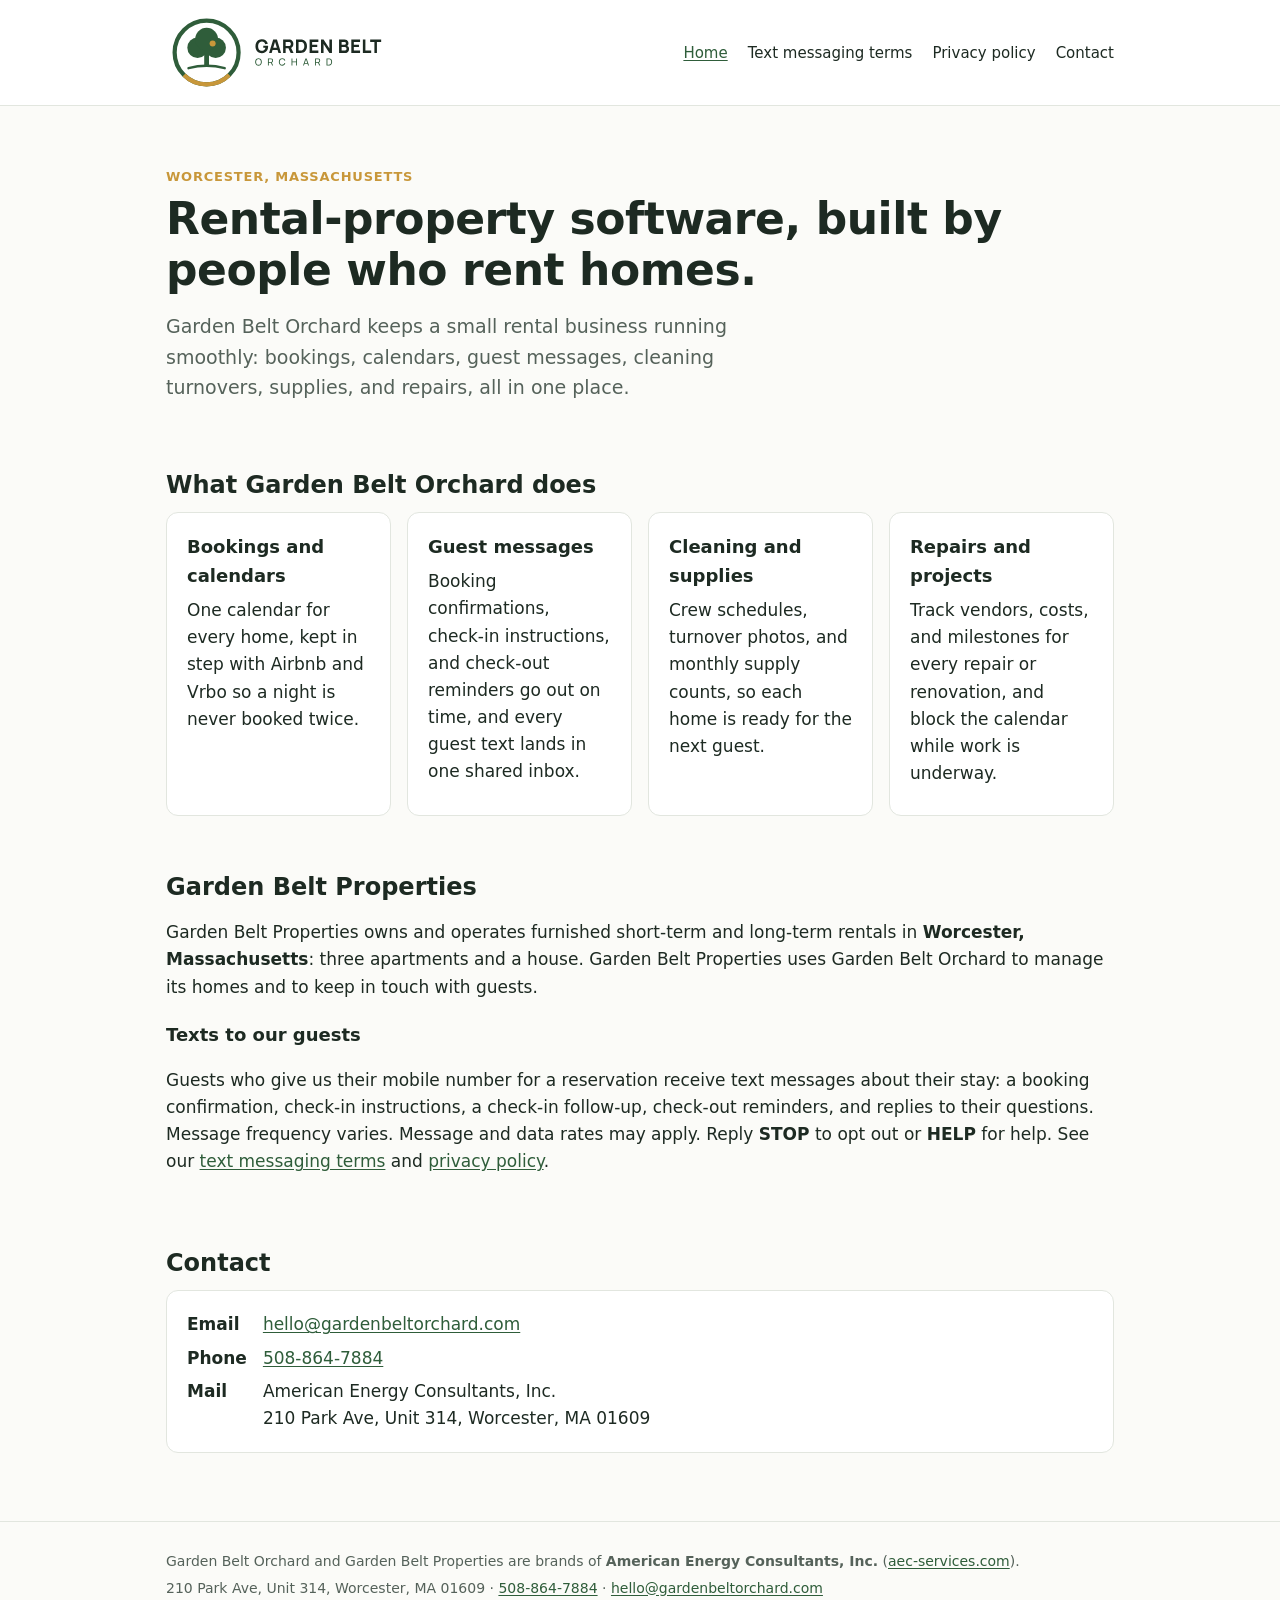
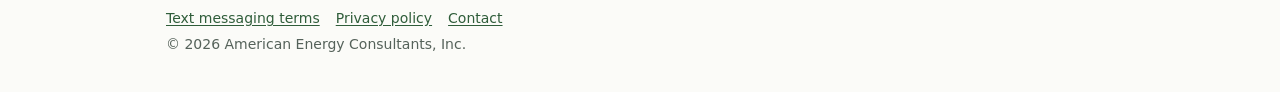
==== index.html @ fdb34a79 "Garden Belt Orchard website: home, text messaging terms, privacy policy Co-Authored-By: Claude Opus " ====
<!doctype html>
<html lang="en">
<head>
<meta charset="utf-8">
<meta name="viewport" content="width=device-width, initial-scale=1">
<title>Garden Belt Orchard</title>
<meta name="description" content="Garden Belt Orchard is rental-property software from American Energy Consultants, Inc., used by Garden Belt Properties to run its furnished rentals in Worcester, Massachusetts.">
<meta property="og:title" content="Garden Belt Orchard">
<meta property="og:description" content="Garden Belt Orchard is rental-property software from American Energy Consultants, Inc., used by Garden Belt Properties to run its furnished rentals in Worcester, Massachusetts.">
<meta property="og:image" content="https://www.gardenbeltorchard.com/assets/og-image.png">
<meta property="og:type" content="website">
<link rel="icon" href="/favicon.ico" sizes="any">
<link rel="icon" href="/assets/favicon.svg" type="image/svg+xml">
<link rel="apple-touch-icon" href="/assets/apple-touch-icon.png">
<link rel="stylesheet" href="/assets/site.css">
</head>
<body>
<a class="skip" href="#main">Skip to content</a>
<header class="site">
  <div class="wrap">
    <a class="brand" href="/" aria-label="Garden Belt Orchard home">
      <img class="logo-light" src="/assets/logo-horizontal.svg" alt="Garden Belt Orchard" width="401" height="148">
      <img class="logo-dark" src="/assets/logo-horizontal-reversed.svg" alt="Garden Belt Orchard" width="401" height="148">
    </a>
    <nav class="site" aria-label="Main"><a href="index.html" aria-current="page">Home</a><a href="sms-terms.html">Text messaging terms</a><a href="privacy.html">Privacy policy</a><a href="index.html#contact">Contact</a></nav>
  </div>
</header>
<main id="main" class="wrap">
<section class="hero">
  <span class="eyebrow">Worcester, Massachusetts</span>
  <h1>Rental-property software, built by people who rent homes.</h1>
  <p class="lead">Garden Belt Orchard keeps a small rental business running smoothly: bookings, calendars, guest messages, cleaning turnovers, supplies, and repairs, all in one place.</p>
</section>

<section aria-labelledby="what">
  <h2 id="what">What Garden Belt Orchard does</h2>
  <div class="grid">
    <div class="card"><h3>Bookings and calendars</h3><p>One calendar for every home, kept in step with Airbnb and Vrbo so a night is never booked twice.</p></div>
    <div class="card"><h3>Guest messages</h3><p>Booking confirmations, check-in instructions, and check-out reminders go out on time, and every guest text lands in one shared inbox.</p></div>
    <div class="card"><h3>Cleaning and supplies</h3><p>Crew schedules, turnover photos, and monthly supply counts, so each home is ready for the next guest.</p></div>
    <div class="card"><h3>Repairs and projects</h3><p>Track vendors, costs, and milestones for every repair or renovation, and block the calendar while work is underway.</p></div>
  </div>
</section>

<section aria-labelledby="properties">
  <h2 id="properties">Garden Belt Properties</h2>
  <p>Garden Belt Properties owns and operates furnished short-term and long-term rentals in <strong>Worcester, Massachusetts</strong>: three apartments and a house. Garden Belt Properties uses Garden Belt Orchard to manage its homes and to keep in touch with guests.</p>
  <h3>Texts to our guests</h3>
  <p>Guests who give us their mobile number for a reservation receive text messages about their stay: a booking confirmation, check-in instructions, a check-in follow-up, check-out reminders, and replies to their questions. Message frequency varies. Message and data rates may apply. Reply <strong>STOP</strong> to opt out or <strong>HELP</strong> for help. See our <a href="/sms-terms.html">text messaging terms</a> and <a href="/privacy.html">privacy policy</a>.</p>
</section>

<section id="contact" class="contact" aria-labelledby="contact-h">
  <h2 id="contact-h">Contact</h2>
  <div class="card">
    <dl>
      <dt>Email</dt><dd><a href="mailto:hello@gardenbeltorchard.com">hello@gardenbeltorchard.com</a></dd>
      <dt>Phone</dt><dd><a href="tel:+15088647884">508-864-7884</a></dd>
      <dt>Mail</dt><dd>American Energy Consultants, Inc.<br>210 Park Ave, Unit 314, Worcester, MA 01609</dd>
    </dl>
  </div>
</section>

</main>
<footer class="site">
  <div class="wrap">
    <p>Garden Belt Orchard and Garden Belt Properties are brands of <strong>American Energy Consultants, Inc.</strong> (<a href="https://www.aec-services.com/our-brands/">aec-services.com</a>).</p>
    <p>210 Park Ave, Unit 314, Worcester, MA 01609 · <a href="tel:+15088647884">508-864-7884</a> · <a href="mailto:hello@gardenbeltorchard.com">hello@gardenbeltorchard.com</a></p>
    <nav aria-label="Footer"><a href="/sms-terms.html">Text messaging terms</a><a href="/privacy.html">Privacy policy</a><a href="/#contact">Contact</a></nav>
    <p>© 2026 American Energy Consultants, Inc.</p>
  </div>
</footer>
</body>
</html>
---- assets/site.css ----
:root {
  --brand: #2f5d3a;
  --brand-ink: #ffffff;
  --gold: #c8973a;
  --bg: #fbfbf8;
  --surface: #ffffff;
  --ink: #1d2a22;
  --muted: #55625a;
  --line: #e2e6df;
  --soft: #eef3ec;
  color-scheme: light;
}
@media (prefers-color-scheme: dark) {
  :root:not([data-theme="light"]) {
    --brand: #7fb08a;
    --brand-ink: #10180f;
    --gold: #d9ac57;
    --bg: #121814;
    --surface: #18201a;
    --ink: #e8eee9;
    --muted: #a5b1a8;
    --line: #2a352d;
    --soft: #1d2a21;
    color-scheme: dark;
  }
  :root:not([data-theme="light"]) .logo-light { display: none; }
  :root:not([data-theme="light"]) .logo-dark { display: block; }
}
:root[data-theme="dark"] {
  --brand: #7fb08a; --brand-ink: #10180f; --gold: #d9ac57; --bg: #121814; --surface: #18201a;
  --ink: #e8eee9; --muted: #a5b1a8; --line: #2a352d; --soft: #1d2a21; color-scheme: dark;
}

* { box-sizing: border-box; }
html { -webkit-text-size-adjust: 100%; }
body {
  margin: 0;
  background: var(--bg);
  color: var(--ink);
  font: 17px/1.6 system-ui, -apple-system, "Segoe UI", Roboto, "Helvetica Neue", Arial, sans-serif;
}
a { color: var(--brand); text-underline-offset: 2px; }
a:hover { text-decoration-thickness: 2px; }
:focus-visible { outline: 3px solid var(--gold); outline-offset: 2px; border-radius: 4px; }
img { max-width: 100%; height: auto; }

.wrap { max-width: 980px; margin: 0 auto; padding: 0 16px; }
.skip { position: absolute; left: -999px; }
.skip:focus { left: 16px; top: 8px; background: var(--surface); padding: 8px 12px; z-index: 10; }

header.site { border-bottom: 1px solid var(--line); background: var(--surface); }
header.site .wrap { display: flex; flex-wrap: wrap; align-items: center; justify-content: space-between; gap: 8px 24px; padding-top: 12px; padding-bottom: 12px; }
.brand { display: block; line-height: 0; }
.brand img { width: 220px; }
.logo-dark { display: none; }
nav.site { display: flex; flex-wrap: wrap; gap: 4px 20px; font-size: 15px; }
nav.site a { color: var(--ink); text-decoration: none; padding: 6px 0; }
nav.site a[aria-current="page"], nav.site a:hover { color: var(--brand); text-decoration: underline; }

.hero { padding: 56px 0 40px; }
.hero h1 { font-size: clamp(30px, 5vw, 44px); line-height: 1.15; margin: 0 0 16px; letter-spacing: -0.01em; }
.hero p.lead { font-size: 19px; color: var(--muted); max-width: 640px; margin: 0; }

section { padding: 28px 0; }
h2 { font-size: 24px; line-height: 1.25; margin: 0 0 12px; }
h3 { font-size: 18px; margin: 20px 0 6px; }
.grid { display: grid; grid-template-columns: repeat(auto-fit, minmax(210px, 1fr)); gap: 16px; }
.card { background: var(--surface); border: 1px solid var(--line); border-radius: 12px; padding: 20px; }
.card h3 { margin-top: 0; }
.card p { margin: 0 0 8px; }
.eyebrow { display: inline-block; font-size: 13px; font-weight: 600; letter-spacing: 0.06em; text-transform: uppercase; color: var(--gold); margin-bottom: 6px; }
ul.plain { padding-left: 20px; margin: 8px 0; }
ul.plain li { margin: 4px 0; }

.contact dl { display: grid; grid-template-columns: max-content 1fr; gap: 6px 16px; margin: 0; }
.contact dt { font-weight: 600; }
.contact dd { margin: 0; overflow-wrap: anywhere; }

.doc { padding: 40px 0 24px; max-width: 760px; }
.doc h1 { font-size: clamp(28px, 4.5vw, 38px); line-height: 1.2; margin: 0 0 4px; }
.doc .updated { color: var(--muted); margin: 0 0 24px; }
.doc h2 { margin-top: 32px; font-size: 21px; }
.doc p, .doc li { overflow-wrap: anywhere; }
.callout { background: var(--soft); border-left: 4px solid var(--brand); padding: 14px 16px; border-radius: 6px; margin: 16px 0; }
.sample { background: var(--surface); border: 1px solid var(--line); border-radius: 12px; padding: 12px 14px; font-size: 15px; margin: 8px 0; }

footer.site { border-top: 1px solid var(--line); margin-top: 40px; padding: 24px 0 32px; color: var(--muted); font-size: 14px; }
footer.site p { margin: 4px 0; }
footer.site nav { display: flex; flex-wrap: wrap; gap: 4px 16px; margin-top: 8px; }
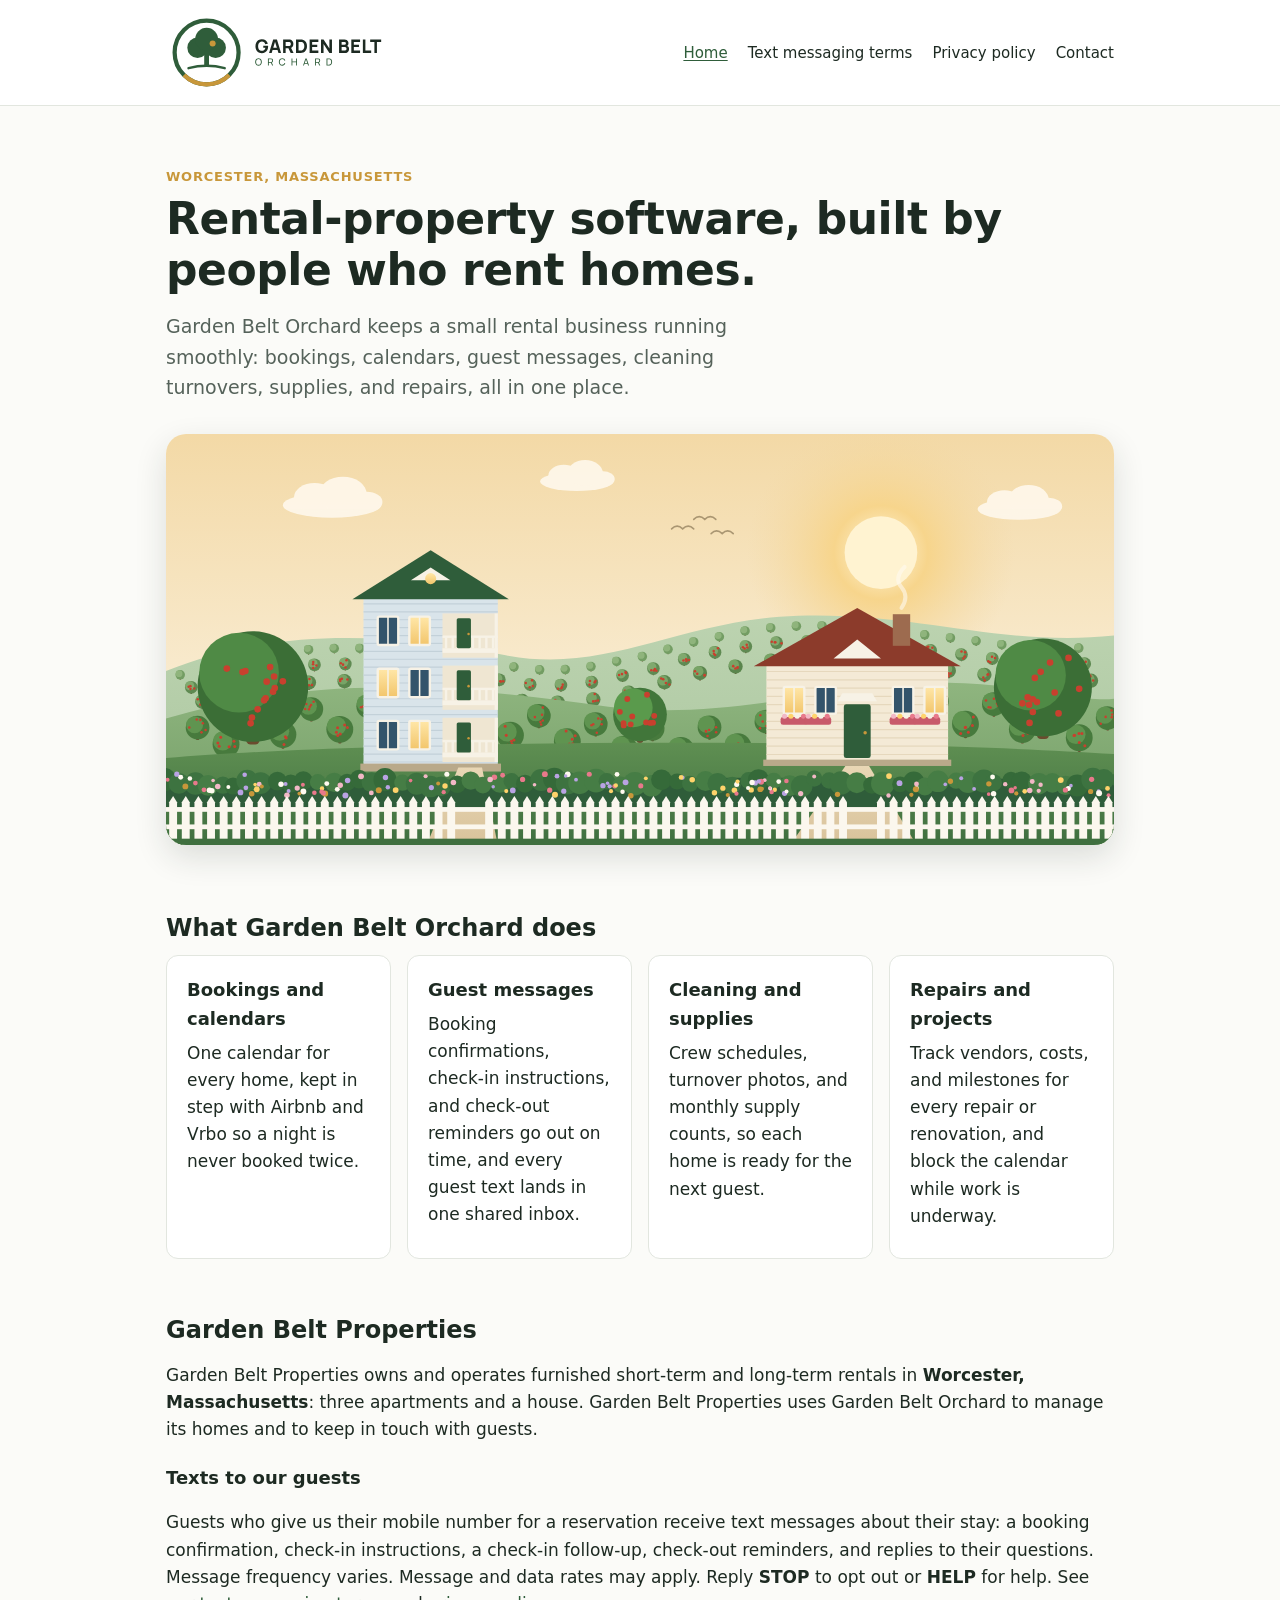
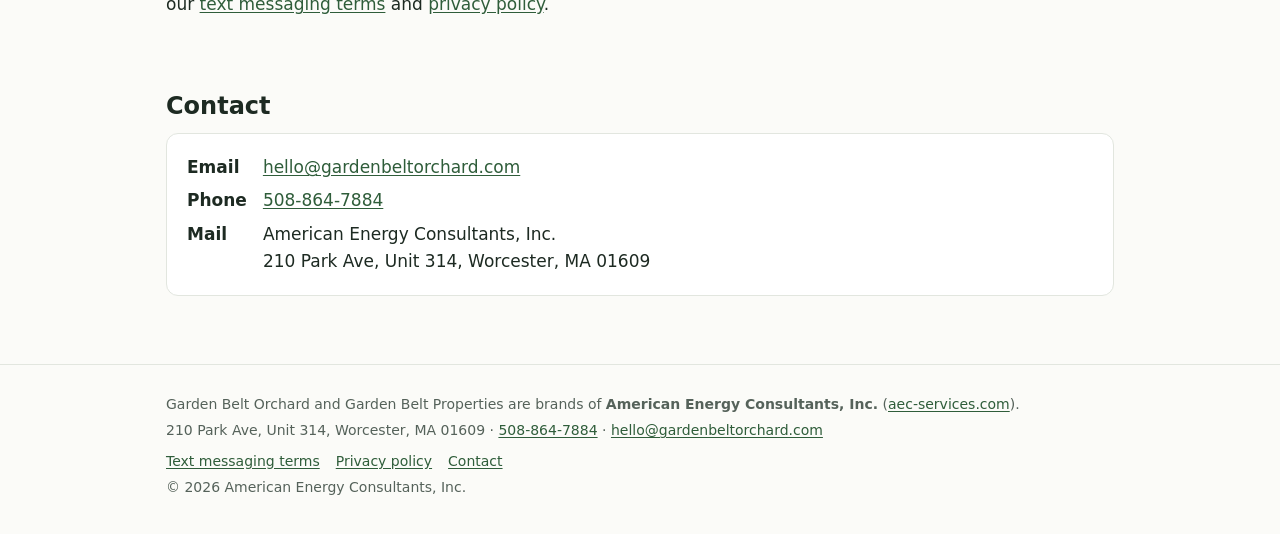
==== commit 6cd73eb9: "Home page illustration: Worcester triple-decker and home, garden belt, orchard hills Co-Authored-By:" ====
--- a/index.html
+++ b/index.html
@@ -30,6 +30,9 @@
   <span class="eyebrow">Worcester, Massachusetts</span>
   <h1>Rental-property software, built by people who rent homes.</h1>
   <p class="lead">Garden Belt Orchard keeps a small rental business running smoothly: bookings, calendars, guest messages, cleaning turnovers, supplies, and repairs, all in one place.</p>
+  <figure class="hero-art">
+    <img src="/assets/hero-orchard.svg" width="1200" height="520" fetchpriority="high" alt="Illustration of a Worcester neighborhood at golden hour: a three-story triple-decker and a family home behind a white picket fence and a belt of flowering gardens, with apple orchards on the hills beyond.">
+  </figure>
 </section>
 
 <section aria-labelledby="what">
--- a/assets/site.css
+++ b/assets/site.css
@@ -60,6 +60,10 @@
 .hero { padding: 56px 0 40px; }
 .hero h1 { font-size: clamp(30px, 5vw, 44px); line-height: 1.15; margin: 0 0 16px; letter-spacing: -0.01em; }
 .hero p.lead { font-size: 19px; color: var(--muted); max-width: 640px; margin: 0; }
+.hero-art { margin: 32px 0 0; }
+.hero-art img { display: block; width: 100%; height: auto; border-radius: 20px; box-shadow: 0 12px 32px rgba(29, 42, 34, 0.14); }
+@media (prefers-color-scheme: dark) { :root:not([data-theme="light"]) .hero-art img { filter: brightness(0.88); box-shadow: none; } }
+:root[data-theme="dark"] .hero-art img { filter: brightness(0.88); box-shadow: none; }
 
 section { padding: 28px 0; }
 h2 { font-size: 24px; line-height: 1.25; margin: 0 0 12px; }
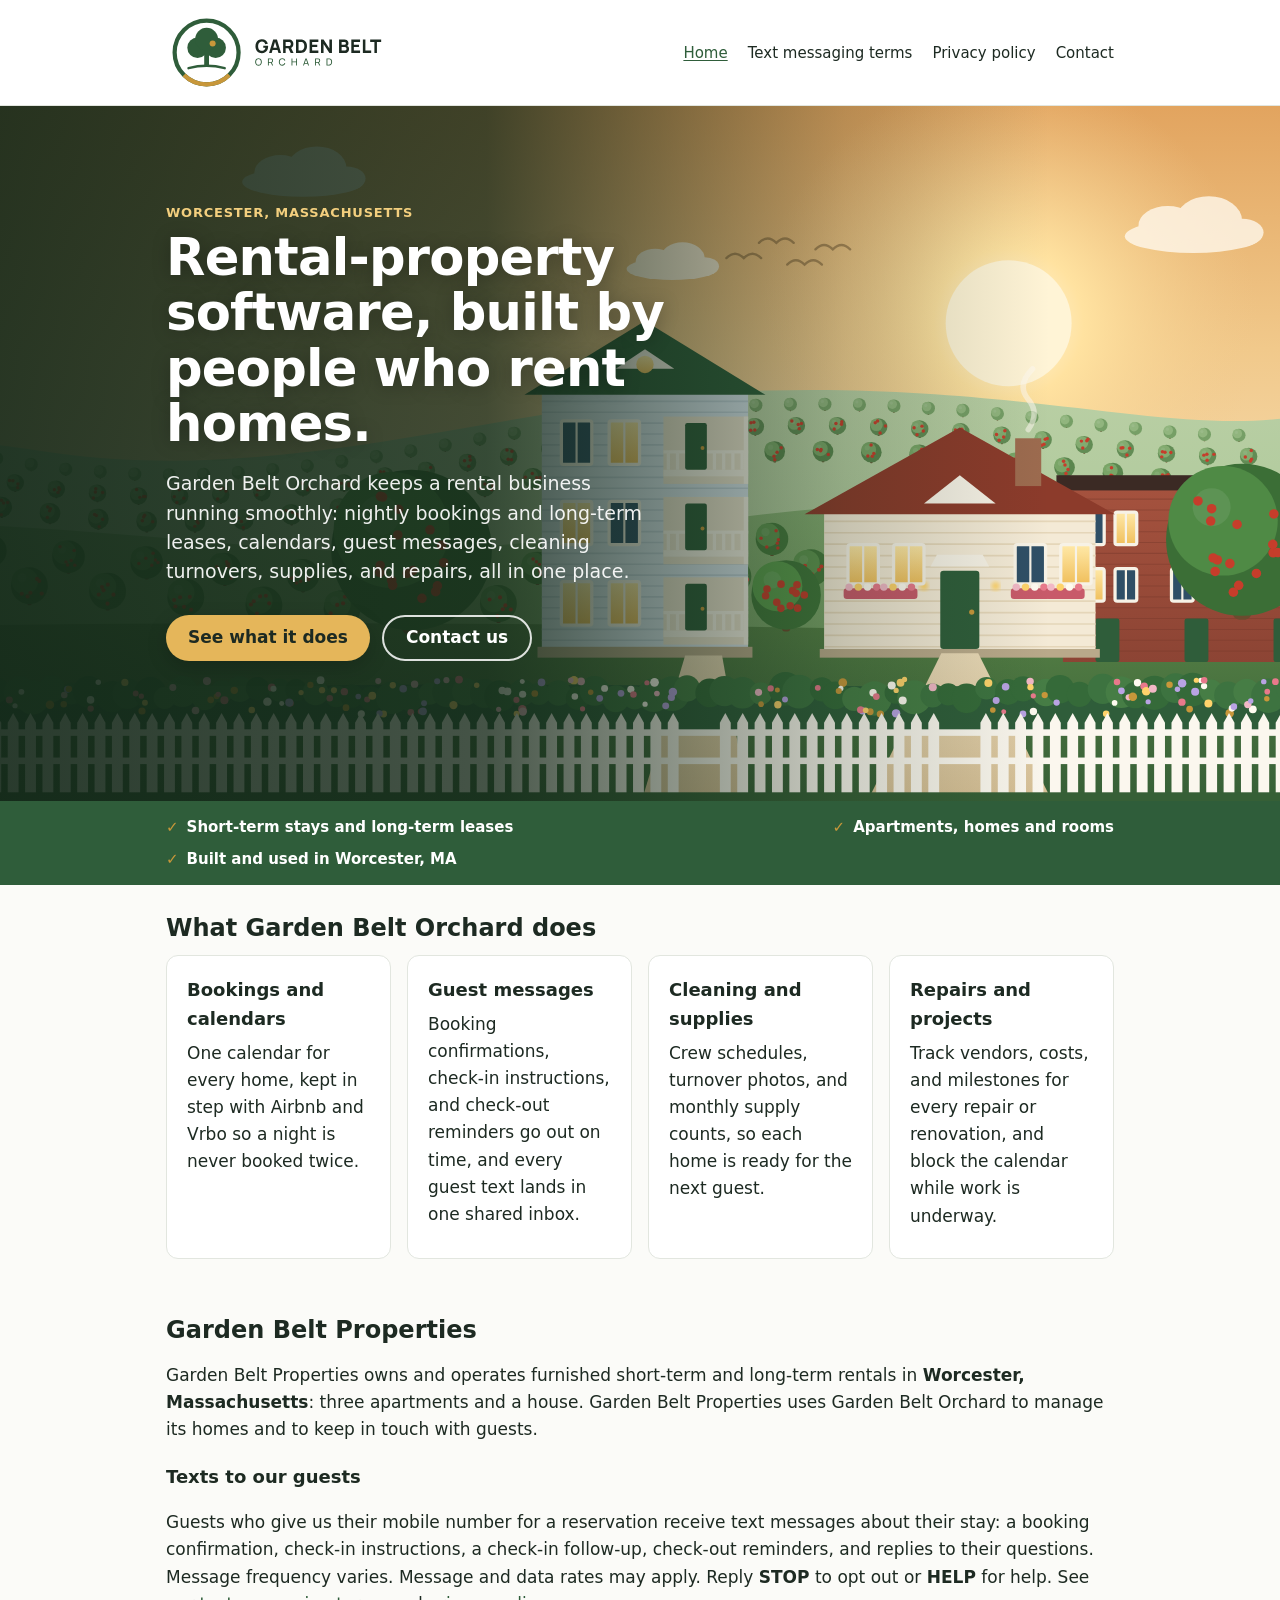
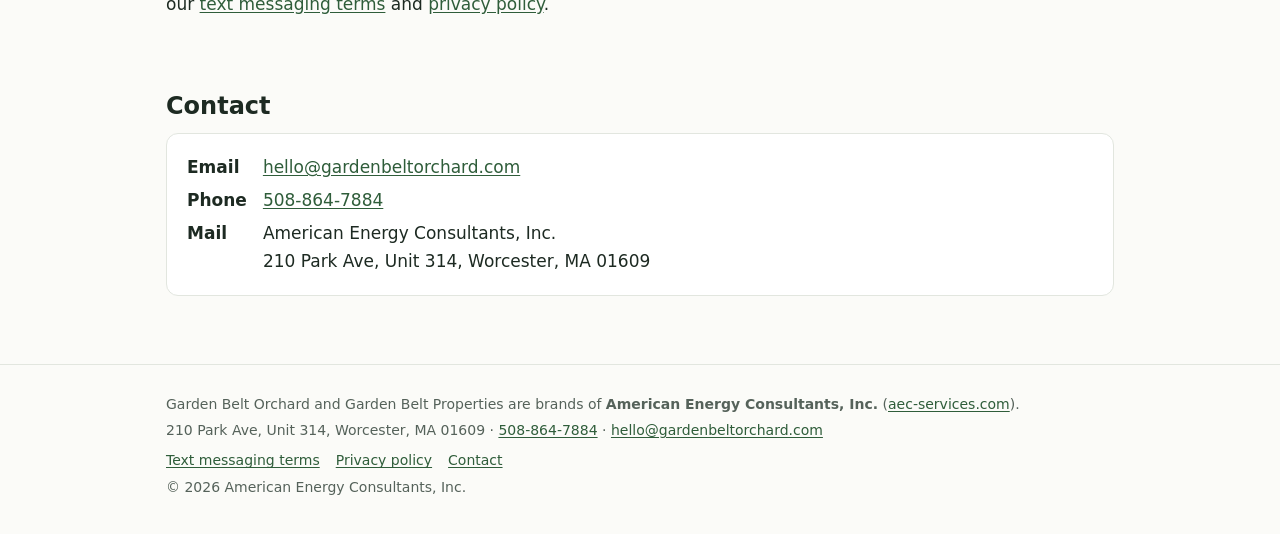
==== commit a0d645fe: "Home page banner: full-width golden-hour Worcester scene with the headline, buttons and a trust stri" ====
--- a/index.html
+++ b/index.html
@@ -25,16 +25,27 @@
     <nav class="site" aria-label="Main"><a href="index.html" aria-current="page">Home</a><a href="sms-terms.html">Text messaging terms</a><a href="privacy.html">Privacy policy</a><a href="index.html#contact">Contact</a></nav>
   </div>
 </header>
+<section class="banner" aria-labelledby="banner-h">
+  <img class="banner-art" src="/assets/hero-banner.svg" width="1800" height="640" fetchpriority="high" alt="A Worcester neighborhood at golden hour: a triple-decker, a family home and a brick townhouse row behind a white picket fence and a belt of flowering gardens, with apple orchards rolling over the hills.">
+  <div class="banner-scrim" aria-hidden="true"></div>
+  <div class="wrap banner-content">
+    <span class="eyebrow">Worcester, Massachusetts</span>
+    <h1 id="banner-h">Rental-property software, built by people who rent homes.</h1>
+    <p class="lead">Garden Belt Orchard keeps a rental business running smoothly: nightly bookings and long-term leases, calendars, guest messages, cleaning turnovers, supplies, and repairs, all in one place.</p>
+    <div class="banner-actions">
+      <a class="btn btn-gold" href="#what">See what it does</a>
+      <a class="btn btn-light" href="#contact">Contact us</a>
+    </div>
+  </div>
+</section>
+<div class="trust">
+  <ul class="wrap">
+    <li>Short-term stays and long-term leases</li>
+    <li>Apartments, homes and rooms</li>
+    <li>Built and used in Worcester, MA</li>
+  </ul>
+</div>
 <main id="main" class="wrap">
-<section class="hero">
-  <span class="eyebrow">Worcester, Massachusetts</span>
-  <h1>Rental-property software, built by people who rent homes.</h1>
-  <p class="lead">Garden Belt Orchard keeps a small rental business running smoothly: bookings, calendars, guest messages, cleaning turnovers, supplies, and repairs, all in one place.</p>
-  <figure class="hero-art">
-    <img src="/assets/hero-orchard.svg" width="1200" height="520" fetchpriority="high" alt="Illustration of a Worcester neighborhood at golden hour: a three-story triple-decker and a family home behind a white picket fence and a belt of flowering gardens, with apple orchards on the hills beyond.">
-  </figure>
-</section>
-
 <section aria-labelledby="what">
   <h2 id="what">What Garden Belt Orchard does</h2>
   <div class="grid">
--- a/assets/site.css
+++ b/assets/site.css
@@ -60,10 +60,6 @@
 .hero { padding: 56px 0 40px; }
 .hero h1 { font-size: clamp(30px, 5vw, 44px); line-height: 1.15; margin: 0 0 16px; letter-spacing: -0.01em; }
 .hero p.lead { font-size: 19px; color: var(--muted); max-width: 640px; margin: 0; }
-.hero-art { margin: 32px 0 0; }
-.hero-art img { display: block; width: 100%; height: auto; border-radius: 20px; box-shadow: 0 12px 32px rgba(29, 42, 34, 0.14); }
-@media (prefers-color-scheme: dark) { :root:not([data-theme="light"]) .hero-art img { filter: brightness(0.88); box-shadow: none; } }
-:root[data-theme="dark"] .hero-art img { filter: brightness(0.88); box-shadow: none; }
 
 section { padding: 28px 0; }
 h2 { font-size: 24px; line-height: 1.25; margin: 0 0 12px; }
@@ -91,3 +87,29 @@
 footer.site { border-top: 1px solid var(--line); margin-top: 40px; padding: 24px 0 32px; color: var(--muted); font-size: 14px; }
 footer.site p { margin: 4px 0; }
 footer.site nav { display: flex; flex-wrap: wrap; gap: 4px 16px; margin-top: 8px; }
+
+/* Home page banner: the scene fills the width; the headline sits on a green shade over the open sky. */
+.banner { position: relative; display: flex; align-items: center; min-height: clamp(480px, 64vh, 620px); overflow: hidden; background: #2f5d3a; color: #ffffff; }
+.banner-art { position: absolute; inset: 0; width: 100%; height: 100%; object-fit: cover; object-position: 100% 100%; }
+.banner-scrim { position: absolute; inset: 0; background: linear-gradient(90deg, rgba(18, 38, 24, 0.9) 0%, rgba(18, 38, 24, 0.78) 38%, rgba(18, 38, 24, 0.2) 66%, rgba(18, 38, 24, 0) 82%); }
+.banner-content { position: relative; width: 100%; padding-top: 64px; padding-bottom: 112px; }
+.banner .eyebrow { color: #f3cf7e; }
+.banner h1 { font-size: clamp(32px, 4vw, 54px); line-height: 1.08; letter-spacing: -0.015em; margin: 0 0 18px; max-width: 16ch; color: #ffffff; text-shadow: 0 2px 18px rgba(0, 0, 0, 0.25); }
+.banner .lead { font-size: clamp(17px, 1.5vw, 19px); line-height: 1.55; max-width: 30rem; margin: 0; color: rgba(255, 255, 255, 0.92); }
+.banner-actions { display: flex; flex-wrap: wrap; gap: 12px; margin-top: 28px; }
+.btn { display: inline-flex; align-items: center; min-height: 46px; padding: 0 22px; border-radius: 999px; font-weight: 600; text-decoration: none; }
+.btn-gold { background: #e5b65a; color: #1d2a22; box-shadow: 0 6px 20px rgba(0, 0, 0, 0.18); }
+.btn-gold:hover { background: #f0c46a; }
+.btn-light { border: 2px solid rgba(255, 255, 255, 0.85); color: #ffffff; }
+.btn-light:hover { background: rgba(255, 255, 255, 0.12); }
+.banner :focus-visible { outline-color: #f3cf7e; }
+.trust { background: var(--brand); color: var(--brand-ink); }
+.trust ul { list-style: none; display: flex; flex-wrap: wrap; justify-content: space-between; gap: 8px 24px; padding-top: 14px; padding-bottom: 14px; margin: 0 auto; font-size: 15px; font-weight: 600; }
+.trust li::before { content: "\2713"; color: var(--gold); margin-right: 8px; }
+@media (max-width: 720px) {
+  .banner { align-items: flex-start; min-height: 600px; }
+  .banner-art { object-position: 82% 100%; }
+  .banner-scrim { background: linear-gradient(180deg, rgba(18, 38, 24, 0.9) 0%, rgba(18, 38, 24, 0.72) 48%, rgba(18, 38, 24, 0.1) 78%, rgba(18, 38, 24, 0) 100%); }
+  .banner-content { padding-top: 40px; padding-bottom: 200px; }
+  .trust ul { flex-direction: column; }
+}
